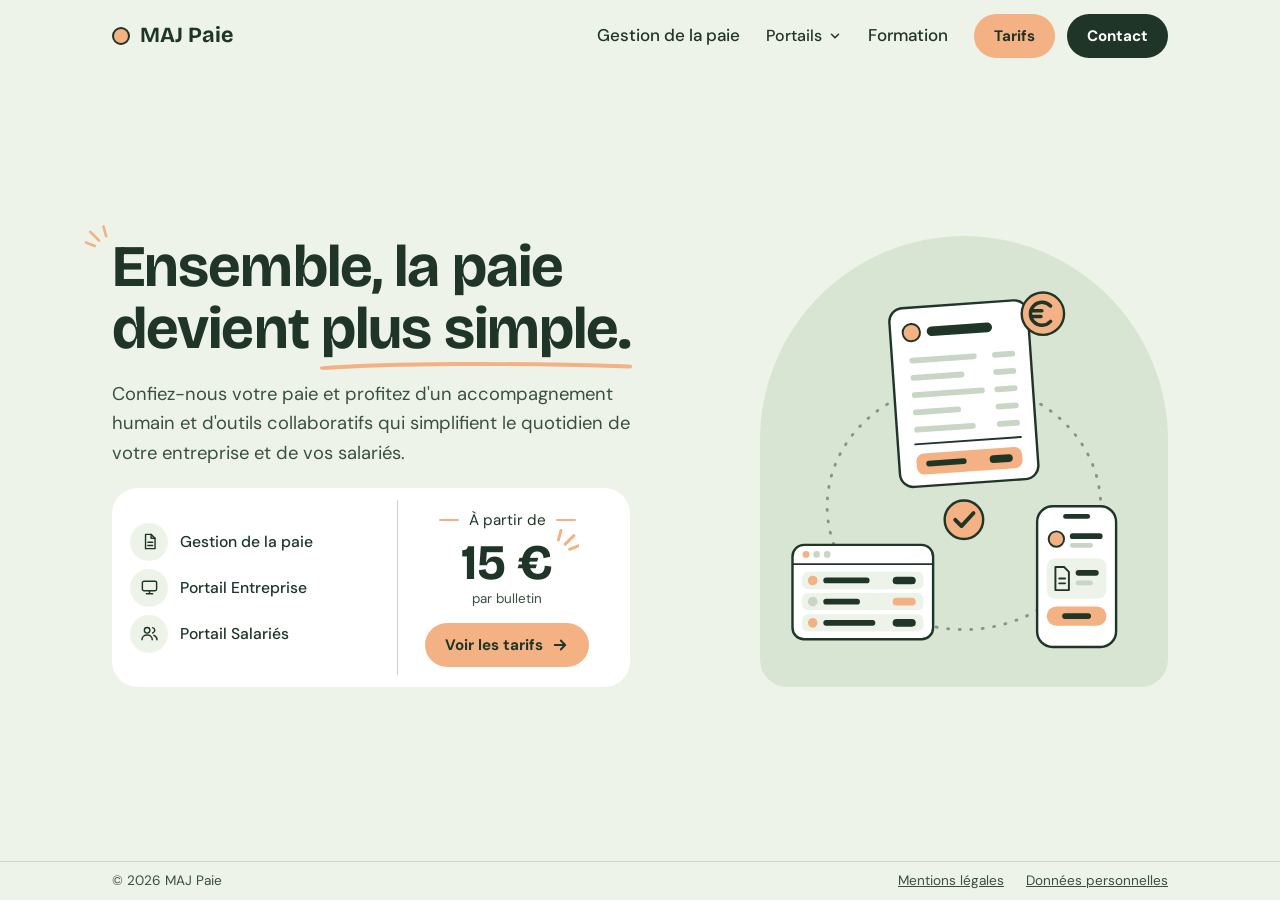
==== index.html @ 02b7a344 "Mise en ligne de la page d'accueil Page d'accueil et mentions légales ; les autres liens restent vis" ====
<!DOCTYPE html>
<html lang="fr">
<head>
<meta charset="utf-8">
<meta name="viewport" content="width=device-width, initial-scale=1">
<title>MAJ Paie — Ensemble, la paie devient plus simple</title>
<meta name="description" content="MAJ Paie : une paie externalisée, mais jamais déshumanisée. Gestionnaires de paie expérimentés, interlocuteur dédié, portails entreprise et salarié. À partir de 15 € par bulletin.">
<link rel="preconnect" href="https://fonts.googleapis.com"><link rel="preconnect" href="https://fonts.gstatic.com" crossorigin><link rel="stylesheet" href="https://fonts.googleapis.com/css2?family=Bricolage+Grotesque:wght@600;700&amp;family=DM+Sans:wght@400;500;700&amp;display=swap">
<link rel="stylesheet" href="style.css">
</head>
<body>
<header class="entete">
  <div class="conteneur">
    <a class="marque" href="index.html">MAJ Paie</a>
    <button class="bascule" type="button" aria-expanded="false" aria-controls="menu">Menu</button>
    <nav class="menu" id="menu" aria-label="Navigation principale">
      <span class="inactif" aria-disabled="true">Gestion de la paie</span>
      <div class="sous-menu">
        <button class="sous-menu-bouton" type="button" aria-expanded="false" aria-controls="sous-menu-portails">Portails<svg width="14" height="14" viewBox="0 0 24 24" stroke-width="2.6" fill="none" stroke="currentColor" stroke-linecap="round" stroke-linejoin="round" aria-hidden="true"><path d="M6 9l6 6 6-6"/></svg></button>
        <div class="sous-menu-liste" id="sous-menu-portails">
          <span class="inactif" aria-disabled="true">Portail Entreprise</span>
          <span class="inactif" aria-disabled="true">Portail Salarié</span>
        </div>
      </div>
      <span class="inactif" aria-disabled="true">Formation</span>
      <span class="inactif bouton bouton--abricot" aria-disabled="true">Tarifs</span>
      <span class="inactif bouton" aria-disabled="true">Contact</span>
    </nav>
  </div>
</header>
<main>
<section class="hero">
  <div class="conteneur">
    <div class="hero-texte">
      <div class="hero-titre">
        <h1><span class="ligne"><span class="avec-eclat"><svg class="eclat" viewBox="0 0 28 28" aria-hidden="true"><path d="M4 15L7 4M12 20L22 10M17 26L27 22"/></svg>Ensemble,</span> la paie</span> <span class="ligne">devient <span class="souligne">plus simple.</span></span></h1>
        <p>Confiez-nous votre paie et profitez d'un accompagnement humain et d'outils collaboratifs qui simplifient le quotidien de votre entreprise et de vos salariés.</p>
        <div class="offre">
          <nav class="services" aria-label="Nos services">
            <span class="inactif" aria-disabled="true"><span class="icone"><svg width="26" height="26" viewBox="0 0 24 24" stroke-width="1.8" fill="none" stroke="currentColor" stroke-linecap="round" stroke-linejoin="round" aria-hidden="true"><path d="M7 3h7l5 5v13H7z"/><path d="M14 3v5h5"/><path d="M10 13h6M10 17h6"/></svg></span>Gestion de la paie</span>
            <span class="inactif" aria-disabled="true"><span class="icone"><svg width="26" height="26" viewBox="0 0 24 24" stroke-width="1.8" fill="none" stroke="currentColor" stroke-linecap="round" stroke-linejoin="round" aria-hidden="true"><rect x="3" y="4" width="18" height="12" rx="2"/><path d="M8 20h8M12 16v4"/></svg></span>Portail Entreprise</span>
            <span class="inactif" aria-disabled="true"><span class="icone"><svg width="26" height="26" viewBox="0 0 24 24" stroke-width="1.8" fill="none" stroke="currentColor" stroke-linecap="round" stroke-linejoin="round" aria-hidden="true"><circle cx="9" cy="8" r="3.5"/><path d="M2.5 20c0-3.6 2.9-6 6.5-6s6.5 2.4 6.5 6"/><path d="M16 4.6a3.5 3.5 0 0 1 0 6.8M21.5 20c0-2.8-1.6-4.9-4-5.7"/></svg></span>Portail Salariés</span>
          </nav>
          <div class="prix-appel">
            <span class="amorce">À partir de</span>
            <strong class="montant">15 €<svg class="eclat" viewBox="0 0 28 28" aria-hidden="true"><path d="M4 15L7 4M12 20L22 10M17 26L27 22"/></svg></strong>
            <span class="unite">par bulletin</span>
            <span class="inactif bouton bouton--abricot" aria-disabled="true">Voir les tarifs<svg width="18" height="18" viewBox="0 0 24 24" stroke-width="2.4" fill="none" stroke="currentColor" stroke-linecap="round" stroke-linejoin="round" aria-hidden="true"><path d="M5 12h14M13 6l6 6-6 6"/></svg></span>
          </div>
        </div>
      </div>
    </div>
    <div class="hero-visuel">
      <svg viewBox="0 0 400 440" preserveAspectRatio="xMidYMid meet" role="img" aria-label="Illustration : un bulletin de paie, le portail de l'entreprise et le portail du salarié, reliés entre eux">
        <ellipse cx="200" cy="262" rx="142" ry="128" fill="none" stroke="#1E3528" stroke-opacity="0.45" stroke-width="3" stroke-linecap="round" stroke-dasharray="1 11"/>

        <g transform="rotate(-4 200 146)">
          <rect x="128" y="52" width="144" height="186" rx="14" fill="#FFFFFF" stroke="#1E3528" stroke-width="2.5"/>
          <circle cx="150" cy="78" r="9" fill="#F4B183" stroke="#1E3528" stroke-width="2"/>
          <rect x="166" y="73" width="68" height="10" rx="5" fill="#1E3528"/>
          <g fill="#C9D6C6">
            <rect x="146" y="104" width="70" height="6" rx="3"/><rect x="232" y="104" width="24" height="6" rx="3"/>
            <rect x="146" y="122" width="56" height="6" rx="3"/><rect x="232" y="122" width="24" height="6" rx="3"/>
            <rect x="146" y="140" width="76" height="6" rx="3"/><rect x="232" y="140" width="24" height="6" rx="3"/>
            <rect x="146" y="158" width="50" height="6" rx="3"/><rect x="232" y="158" width="24" height="6" rx="3"/>
            <rect x="146" y="176" width="64" height="6" rx="3"/><rect x="232" y="176" width="24" height="6" rx="3"/>
          </g>
          <path d="M146 194h110" stroke="#1E3528" stroke-width="2" stroke-linecap="round"/>
          <rect x="146" y="204" width="110" height="22" rx="8" fill="#F4B183"/>
          <rect x="156" y="212" width="42" height="6" rx="3" fill="#1E3528"/>
          <rect x="222" y="211" width="24" height="8" rx="4" fill="#1E3528"/>
        </g>
        <circle cx="282" cy="62" r="22" fill="#F4B183" stroke="#1E3528" stroke-width="2.5"/>
        <g fill="none" stroke="#1E3528" stroke-width="3.6" stroke-linecap="round">
          <path d="M290 54A12 12 0 1 0 290 70"/>
          <path d="M270 59h11M270 65h10"/>
        </g>

        <circle cx="200" cy="276" r="20" fill="#F4B183" stroke="#1E3528" stroke-width="2.5"/>
        <path d="M191 276l6.5 6.5L210 269" fill="none" stroke="#1E3528" stroke-width="4" stroke-linecap="round" stroke-linejoin="round"/>

        <rect x="22" y="302" width="146" height="98" rx="12" fill="#FFFFFF" stroke="#1E3528" stroke-width="2.5"/>
        <path d="M22 322h146" stroke="#1E3528" stroke-width="2"/>
        <circle cx="36" cy="312" r="3.5" fill="#F4B183"/><circle cx="47" cy="312" r="3.5" fill="#C9D6C6"/><circle cx="58" cy="312" r="3.5" fill="#C9D6C6"/>
        <rect x="32" y="330" width="126" height="18" rx="6" fill="#EEF3EA"/>
        <circle cx="43" cy="339" r="5" fill="#F4B183"/><rect x="54" y="336" width="48" height="6" rx="3" fill="#1E3528"/><rect x="126" y="335" width="24" height="8" rx="4" fill="#1E3528"/>
        <rect x="32" y="352" width="126" height="18" rx="6" fill="#EEF3EA"/>
        <circle cx="43" cy="361" r="5" fill="#C9D6C6"/><rect x="54" y="358" width="38" height="6" rx="3" fill="#1E3528"/><rect x="126" y="357" width="24" height="8" rx="4" fill="#F4B183"/>
        <rect x="32" y="374" width="126" height="18" rx="6" fill="#EEF3EA"/>
        <circle cx="43" cy="383" r="5" fill="#F4B183"/><rect x="54" y="380" width="54" height="6" rx="3" fill="#1E3528"/><rect x="126" y="379" width="24" height="8" rx="4" fill="#1E3528"/>

        <rect x="276" y="262" width="82" height="146" rx="16" fill="#FFFFFF" stroke="#1E3528" stroke-width="2.5"/>
        <rect x="303" y="270" width="28" height="5" rx="2.5" fill="#1E3528"/>
        <circle cx="296" cy="296" r="8" fill="#F4B183" stroke="#1E3528" stroke-width="2"/>
        <rect x="310" y="290" width="34" height="6" rx="3" fill="#1E3528"/><rect x="310" y="300" width="24" height="5" rx="2.5" fill="#C9D6C6"/>
        <rect x="286" y="316" width="62" height="42" rx="9" fill="#EEF3EA"/>
        <g fill="none" stroke="#1E3528" stroke-width="2" stroke-linecap="round" stroke-linejoin="round">
          <path d="M295 325h9l5 5v19h-14z"/><path d="M299 337h6M299 342h6"/>
        </g>
        <rect x="316" y="328" width="24" height="6" rx="3" fill="#1E3528"/><rect x="316" y="339" width="18" height="5" rx="2.5" fill="#C9D6C6"/>
        <rect x="286" y="366" width="62" height="20" rx="10" fill="#F4B183"/>
        <rect x="302" y="373" width="30" height="6" rx="3" fill="#1E3528"/>
      </svg>
    </div>
  </div>
</section>
</main>
<footer class="pied">
  <div class="conteneur">
    <span>© 2026 MAJ Paie</span>
    <nav aria-label="Informations légales">
      <a href="mentions-legales.html">Mentions légales</a>
      <a href="mentions-legales.html#donnees-personnelles">Données personnelles</a>
    </nav>
  </div>
</footer>
<script src="script.js"></script>
</body>
</html>
---- style.css ----
:root {
  --fond: #EEF3EA;
  --encre: #1E3528;
  --texte: #3A4F42;
  --accent: #F4B183;
  --blanc: #FFFFFF;
  --trait: #C9D6C6;
  --clair: #D5E0D6;
  --rayon: 28px;
  --titres: 'Bricolage Grotesque', 'Trebuchet MS', sans-serif;
  --corps: 'DM Sans', system-ui, sans-serif;
}

* { box-sizing: border-box; }
[hidden] { display: none !important; }

body {
  margin: 0;
  background: var(--fond);
  color: var(--encre);
  font-family: var(--corps);
  font-size: 17px;
  line-height: 1.6;
  -webkit-font-smoothing: antialiased;
}

h1, h2, h3 {
  margin: 0;
  font-family: var(--titres);
  font-weight: 700;
  letter-spacing: -0.015em;
  text-wrap: balance;
}
h1 { font-size: clamp(2.3rem, 5vw, 3.75rem); line-height: 1.05; }
h2 { font-size: clamp(1.8rem, 3.2vw, 2.6rem); line-height: 1.1; }
h3 { font-size: 1.4rem; line-height: 1.2; }
p { margin: 0; color: var(--texte); }
a { color: var(--encre); }
:focus-visible { outline: 3px solid var(--encre); outline-offset: 3px; border-radius: 6px; }

.conteneur {
  max-width: 1120px;
  margin: 0 auto;
  padding-left: clamp(20px, 4vw, 32px);
  padding-right: clamp(20px, 4vw, 32px);
}

/* En-tête */
.entete .conteneur {
  display: flex;
  flex-wrap: wrap;
  align-items: center;
  justify-content: space-between;
  gap: 8px 24px;
  padding-top: 10px;
  padding-bottom: 10px;
}
.marque {
  display: flex;
  align-items: center;
  gap: 10px;
  min-height: 44px;
  text-decoration: none;
  font-family: var(--titres);
  font-weight: 700;
  font-size: 1.35rem;
}
.marque::before {
  content: "";
  width: 14px;
  height: 14px;
  border-radius: 50%;
  background: var(--accent);
  border: 2px solid var(--encre);
}
.menu { display: flex; flex-wrap: wrap; align-items: center; gap: 4px 26px; }
.menu a, .menu .inactif { padding: 12px 0; text-decoration: none; font-weight: 500; }
.menu a[aria-current="page"] {
  text-decoration: underline;
  text-decoration-thickness: 2px;
  text-underline-offset: 6px;
}
.menu .bouton { min-height: 44px; padding: 8px 20px; font-size: 0.95rem; font-weight: 700; color: var(--blanc); text-decoration: none; }
.menu .bouton--abricot { color: var(--encre); }
.menu .bouton + .bouton { margin-left: -14px; }
.sous-menu { position: relative; }
.sous-menu-bouton { display: inline-flex; align-items: center; gap: 6px; padding: 12px 0; background: none; border: 0; color: var(--encre); font: 500 1rem var(--corps); cursor: pointer; }
.sous-menu.actif .sous-menu-bouton { text-decoration: underline; text-decoration-thickness: 2px; text-underline-offset: 6px; }
.sous-menu-bouton svg { transition: transform 0.15s; }
.sous-menu-bouton[aria-expanded="true"] svg { transform: rotate(180deg); }
.sous-menu-liste { display: none; flex-direction: column; position: absolute; top: 100%; left: -14px; z-index: 10; min-width: 210px; padding: 8px; background: var(--blanc); border-radius: 18px; box-shadow: 0 14px 32px rgba(30, 53, 40, 0.14); }
.sous-menu-bouton[aria-expanded="true"] + .sous-menu-liste { display: flex; }
@media (hover: hover) and (min-width: 981px) {
  .sous-menu:hover .sous-menu-liste { display: flex; }
  .sous-menu:hover .sous-menu-bouton svg { transform: rotate(180deg); }
}
.menu .sous-menu-liste > * { padding: 10px 14px; border-radius: 12px; white-space: nowrap; }
.menu .sous-menu-liste a:hover { background: var(--fond); }
.bascule {
  display: none;
  align-items: center;
  gap: 8px;
  min-height: 46px;
  padding: 10px 18px;
  background: var(--blanc);
  color: var(--encre);
  border: 0;
  border-radius: 999px;
  font: 700 1rem var(--corps);
  cursor: pointer;
}
@media (max-width: 980px) {
  .bascule { display: inline-flex; }
  .menu { display: none; width: 100%; flex-direction: column; align-items: flex-start; gap: 0; padding-bottom: 8px; }
  .menu.ouvert { display: flex; }
  .menu .bouton { margin-top: 8px; }
  .menu .bouton + .bouton { margin-left: 0; }
  .sous-menu { width: 100%; }
  .sous-menu-liste { position: static; min-width: 0; padding: 0 0 4px 16px; background: none; border-radius: 0; box-shadow: none; }
  .menu .sous-menu-liste > * { padding: 10px 0; }
}

/* Boutons et liens */
.bouton {
  display: inline-flex;
  align-items: center;
  justify-content: center;
  min-height: 52px;
  padding: 14px 28px;
  background: var(--encre);
  color: var(--blanc);
  border: 0;
  border-radius: 999px;
  font: 700 1rem var(--corps);
  text-decoration: none;
  cursor: pointer;
}
.bouton:hover { background: #0F2117; }
.bouton--contour { background: transparent; color: var(--encre); box-shadow: inset 0 0 0 2px var(--encre); }
.bouton--contour:hover { background: var(--encre); color: var(--blanc); }
.lien { display: inline-block; padding: 12px 0; font-weight: 700; }
.actions { display: flex; flex-wrap: wrap; align-items: center; gap: 12px 28px; }
.hero .actions { gap: 12px; }

/* Sections */
.section { padding: clamp(56px, 8vw, 88px) 0; }
.section--blanche { background: var(--blanc); }
.section--serree { padding-top: 0; }
.entete-section { display: flex; flex-direction: column; gap: 12px; max-width: 720px; margin-bottom: 40px; }
.surtitre { font-weight: 700; font-size: 0.95rem; color: var(--texte); }
.chapeau { font-size: 1.15rem; }

.grille { display: grid; gap: 24px; grid-template-columns: repeat(auto-fit, minmax(min(300px, 100%), 1fr)); }
.grille--5 { grid-template-columns: repeat(auto-fit, minmax(min(180px, 100%), 1fr)); }
.grille--5 .etape p { font-size: 0.95rem; }
.grille--5 .etape h3 { font-size: 1.2rem; }
.mention { font-size: 0.95rem; font-weight: 500; }
.grille--4 { grid-template-columns: repeat(auto-fit, minmax(min(230px, 100%), 1fr)); }
.duo { display: grid; grid-template-columns: minmax(0, 1fr) minmax(0, 1fr); gap: clamp(32px, 5vw, 64px); align-items: center; }
.duo + .duo { margin-top: clamp(56px, 8vw, 96px); }
.duo-texte { display: flex; flex-direction: column; align-items: flex-start; gap: 16px; }
.duo-visuel { display: block; width: 100%; max-width: 480px; height: auto; margin: 0 auto; }
.accroche { font-family: var(--titres); font-size: 1.2rem; font-weight: 600; line-height: 1.3; color: var(--encre); }
@media (min-width: 901px) { .duo--inverse .duo-visuel { order: -1; } }
@media (max-width: 900px) { .duo { grid-template-columns: minmax(0, 1fr); } }
.grille--2 { grid-template-columns: repeat(auto-fit, minmax(min(420px, 100%), 1fr)); }

.carte {
  background: var(--blanc);
  border-radius: var(--rayon);
  padding: clamp(24px, 3vw, 32px);
  display: flex;
  flex-direction: column;
  align-items: flex-start;
  gap: 14px;
}
.section--blanche .carte { background: var(--fond); }
.carte .lien { margin-top: auto; }
.carte--encre { background: var(--encre); color: var(--blanc); }
.section--blanche .carte--encre { background: var(--encre); }
.carte--encre p { color: var(--clair); }
.carte--encre .pastille { color: var(--encre); }

.icone {
  flex: none;
  width: 56px;
  height: 56px;
  border-radius: 50%;
  background: var(--accent);
  color: var(--encre);
  display: flex;
  align-items: center;
  justify-content: center;
}
.pastille {
  display: inline-block;
  padding: 8px 16px;
  background: var(--blanc);
  border-radius: 999px;
  font-size: 0.9rem;
  font-weight: 500;
}
.section--blanche .pastille, .carte .pastille { background: var(--fond); }
.section--blanche .carte .pastille { background: var(--blanc); }
.carte--encre .pastille, .section--blanche .carte--encre .pastille { background: var(--accent); }

.prix { font-family: var(--titres); font-size: 2.5rem; font-weight: 700; line-height: 1; color: inherit; }
.prix small { font-family: var(--corps); font-size: 1rem; font-weight: 500; }

.a-completer {
  background: #FFF1B8;
  color: #4A3B00;
  padding: 2px 8px;
  border-radius: 6px;
  font-weight: 500;
}

/* Accueil */
.hero .conteneur {
  display: grid;
  grid-template-columns: minmax(0, 1.45fr) minmax(0, 1fr);
  gap: clamp(32px, 5vw, 56px);
  align-items: center;
  padding-top: clamp(6px, 2vh, 48px);
  padding-bottom: clamp(10px, 3vh, 80px);
}
@media (max-width: 900px) { .hero .conteneur { grid-template-columns: minmax(0, 1fr); } }
.hero h1 { font-size: clamp(1.4rem, 8.4vw, 3.8rem); text-wrap: wrap; }
.hero h1 .ligne { display: block; }
@media (min-width: 901px) { .hero h1 { font-size: clamp(2rem, 4.6vw, 3.8rem); } }
/* Petits rappels graphiques dans le titre : éclat abricot et trait de soulignement. */
.avec-eclat { position: relative; }
.avec-eclat .eclat { top: -0.14em; right: auto; left: -0.46em; width: 0.42em; height: 0.42em; stroke-width: 3; transform: scaleX(-1); }
.souligne { position: relative; z-index: 0; white-space: nowrap; }
.souligne::after { content: ""; position: absolute; z-index: -1; left: -0.04em; right: -0.04em; bottom: -0.14em; height: 0.2em; background: url("data:image/svg+xml,%3Csvg xmlns='http://www.w3.org/2000/svg' viewBox='0 0 200 14' preserveAspectRatio='none'%3E%3Cpath d='M3 9C45 3 120 2 197 7' fill='none' stroke='%23F4B183' stroke-width='5' stroke-linecap='round'/%3E%3C/svg%3E") no-repeat center / 100% 100%; }
/* La phrase d'accroche prend exactement la largeur du titre, jamais plus. */
.hero-titre { display: inline-block; max-width: 100%; }
.hero-titre h1 { margin-bottom: 20px; }
.hero-titre p { width: 0; min-width: 100%; max-width: none; }
.hero-texte { display: flex; flex-direction: column; align-items: flex-start; gap: 24px; }
.hero-texte p { font-size: 1.15rem; max-width: 520px; }
.hero-intro { display: flex; flex-direction: column; gap: 10px; }
.signature { display: flex; flex-direction: column; gap: 6px; margin: 40px 0 24px; }
.signature .accroche { font-size: 1.45rem; }
.offre { display: flex; align-items: stretch; width: 0; min-width: 100%; margin-top: 20px; padding: 12px 14px; background: var(--blanc); border-radius: 26px; }
.services { flex: 1.35 1 0; min-width: 0; display: flex; flex-direction: column; justify-content: center; gap: 2px; padding-right: 14px; }
.services > * { display: flex; align-items: center; gap: 12px; min-height: 44px; padding: 3px 16px 3px 4px; border-radius: 999px; text-decoration: none; font-size: 0.98rem; font-weight: 500; }
.services a:hover { background: var(--fond); }
.services .icone { width: 38px; height: 38px; background: var(--fond); }
.services .icone svg { width: 19px; height: 19px; }
.prix-appel { flex: 1 1 0; min-width: 0; display: flex; flex-direction: column; align-items: center; justify-content: center; gap: 4px; padding: 8px 14px; border-left: 1px solid var(--trait); color: var(--encre); font-size: 0.95rem; text-align: center; }
.amorce { display: flex; align-items: center; gap: 10px; white-space: nowrap; }
.amorce::before, .amorce::after { content: ""; width: 20px; height: 2px; border-radius: 2px; background: var(--accent); }
.montant { position: relative; font-family: var(--titres); font-size: clamp(2.4rem, 4vw, 3.1rem); font-weight: 700; line-height: 1.05; white-space: nowrap; }
.eclat { position: absolute; top: -10px; right: -26px; width: 24px; height: 24px; fill: none; stroke: var(--accent); stroke-width: 3.5; stroke-linecap: round; }
.unite { margin-top: -5px; font-size: 0.84rem; color: var(--texte); }
.prix-appel .bouton { gap: 8px; min-height: 44px; margin-top: 10px; padding: 8px 20px; font-size: 0.95rem; white-space: nowrap; }
.bouton--abricot { background: var(--accent); color: var(--encre); }
.bouton--abricot:hover { background: #EFA06C; }
@media (min-width: 901px) and (max-width: 1040px) {
  .services { flex: 0 0 auto; }
  .prix-appel { padding: 8px; }
  .prix-appel .bouton { padding: 8px 16px; }
  .prix-appel .bouton svg { display: none; }
  .amorce { gap: 6px; }
  .amorce::before, .amorce::after { width: 10px; }
}
@media (max-width: 520px) {
  .offre { flex-direction: column; }
  .services { padding-right: 0; }
  .prix-appel { margin-top: 10px; padding: 18px 6px 6px; border-left: 0; border-top: 1px solid var(--trait); }
}
.hero-visuel { position: relative; align-self: stretch; min-height: 300px; background: #D9E5D3; border-radius: 210px 210px var(--rayon) var(--rayon); }
.hero-visuel svg { position: absolute; inset: 4% 2% 2%; width: 96%; height: 94%; overflow: visible; }
@media (max-width: 900px) { .hero-visuel { width: 100%; max-width: 420px; margin: 0 auto; aspect-ratio: 1 / 1.08; } }
.liste-coches { list-style: none; margin: 0; padding: 0; display: flex; flex-direction: column; gap: 12px; }
.liste-coches li { display: flex; align-items: flex-start; gap: 12px; font-weight: 500; }
.liste-coches svg { flex: none; margin-top: 3px; }

.etape { display: flex; flex-direction: column; align-items: flex-start; gap: 14px; }
.numero {
  width: 64px;
  height: 64px;
  border-radius: 50%;
  background: var(--fond);
  display: flex;
  align-items: center;
  justify-content: center;
  font-family: var(--titres);
  font-size: 1.75rem;
  font-weight: 700;
}

.bandeau {
  background: var(--accent);
  border-radius: var(--rayon);
  padding: clamp(40px, 6vw, 64px) clamp(24px, 4vw, 40px);
  display: flex;
  flex-direction: column;
  align-items: center;
  gap: 18px;
  text-align: center;
}
.bandeau p { color: var(--encre); font-size: 1.1rem; max-width: 520px; }

/* Pages intérieures */
.titre-page .conteneur {
  display: flex;
  flex-direction: column;
  align-items: flex-start;
  gap: 18px;
  padding-top: clamp(24px, 4vw, 48px);
  padding-bottom: clamp(40px, 6vw, 64px);
}
.titre-page p { font-size: 1.15rem; max-width: 640px; }
.ancres { display: flex; flex-wrap: wrap; gap: 10px; }
.ancres a { padding: 10px 18px; background: var(--blanc); border-radius: 999px; font-weight: 500; text-decoration: none; }

.definitions { margin: 0; display: grid; gap: 16px; grid-template-columns: repeat(auto-fit, minmax(min(300px, 100%), 1fr)); }
.definition { background: var(--blanc); border-radius: 20px; padding: 22px 24px; }
.section--blanche .definition { background: var(--fond); }
.definition dt { font-weight: 700; }
.definition dd { margin: 4px 0 0; color: var(--texte); }
.sous-titre { margin: 48px 0 20px; }

/* Tableaux */
.tableau-cadre { overflow-x: auto; background: var(--blanc); border-radius: var(--rayon); padding: 8px 12px; }
.section--blanche .tableau-cadre { background: var(--fond); }
table { width: 100%; min-width: 560px; border-collapse: collapse; }
caption { text-align: left; padding: 16px 16px 4px; font-weight: 500; color: var(--texte); }
th, td { padding: 15px 16px; text-align: left; border-bottom: 1px solid var(--trait); font-weight: 400; }
tbody tr:last-child th, tbody tr:last-child td { border-bottom: 0; }
thead th { font-family: var(--titres); font-size: 1.15rem; font-weight: 700; border-bottom: 2px solid var(--encre); }
th + th, td { text-align: right; white-space: nowrap; }
tbody td { font-weight: 700; }
.note { margin-top: 16px; font-size: 0.95rem; }

/* Contact */
.contact-grille { display: grid; gap: 24px; grid-template-columns: minmax(0, 1.8fr) minmax(0, 1fr); align-items: start; }
@media (max-width: 900px) { .contact-grille { grid-template-columns: minmax(0, 1fr); } }
.champs { display: grid; gap: 18px; grid-template-columns: repeat(auto-fit, minmax(min(220px, 100%), 1fr)); width: 100%; }
.champ { display: flex; flex-direction: column; gap: 6px; }
.champ--large { grid-column: 1 / -1; }
label { font-weight: 700; }
label span { font-weight: 400; color: var(--texte); }
input, select, textarea {
  width: 100%;
  min-height: 50px;
  padding: 12px 16px;
  background: var(--blanc);
  color: var(--encre);
  border: 1.5px solid #6F8576;
  border-radius: 14px;
  font: inherit;
}
textarea { min-height: 140px; resize: vertical; }
.avis { width: 100%; padding: 14px 18px; border-radius: 14px; background: #FFF1B8; color: #4A3B00; font-weight: 500; }
.coordonnees { list-style: none; margin: 0; padding: 0; display: flex; flex-direction: column; gap: 14px; }
.coordonnees strong { display: block; }

/* Liens inactifs : pages pas encore publiées. Ils restent visibles, avec « Bientôt » au survol. */
.inactif { position: relative; cursor: default; }
.inactif::after { content: "Bientôt"; position: absolute; z-index: 20; top: calc(100% + 4px); left: 50%; transform: translateX(-50%); padding: 3px 10px; background: var(--encre); color: var(--blanc); border-radius: 999px; font: 500 0.75rem var(--corps); white-space: nowrap; opacity: 0; pointer-events: none; transition: opacity 0.15s; }
.inactif:hover::after { opacity: 1; }
.bouton.inactif:hover { background: var(--encre); }
.bouton--abricot.inactif:hover { background: var(--accent); }
.services .inactif:hover, .menu .sous-menu-liste .inactif:hover { background: none; }
.services .inactif::after { top: 50%; left: auto; right: 10px; transform: translateY(-50%); }
.sous-menu-liste .inactif::after { top: 50%; left: auto; right: 10px; transform: translateY(-50%); }

/* Pied de page : une ligne */
.pied { border-top: 1px solid var(--trait); font-size: 0.85rem; color: var(--texte); }
.pied .conteneur { display: flex; flex-wrap: wrap; align-items: center; justify-content: space-between; gap: 0 24px; padding-top: 2px; padding-bottom: 2px; }
.pied nav { display: flex; flex-wrap: wrap; gap: 0 22px; }
.pied a { display: inline-block; padding: 6px 0; color: var(--texte); }

/* La page occupe au moins toute la hauteur de l'écran : le pied de page reste en bas,
   et l'accueil se centre dans la hauteur disponible. */
body { min-height: 100vh; min-height: 100dvh; display: flex; flex-direction: column; }
main { flex: 1 0 auto; display: flex; flex-direction: column; }
.vue { flex: 1 0 auto; display: flex; flex-direction: column; }
.hero { margin-top: auto; margin-bottom: auto; }
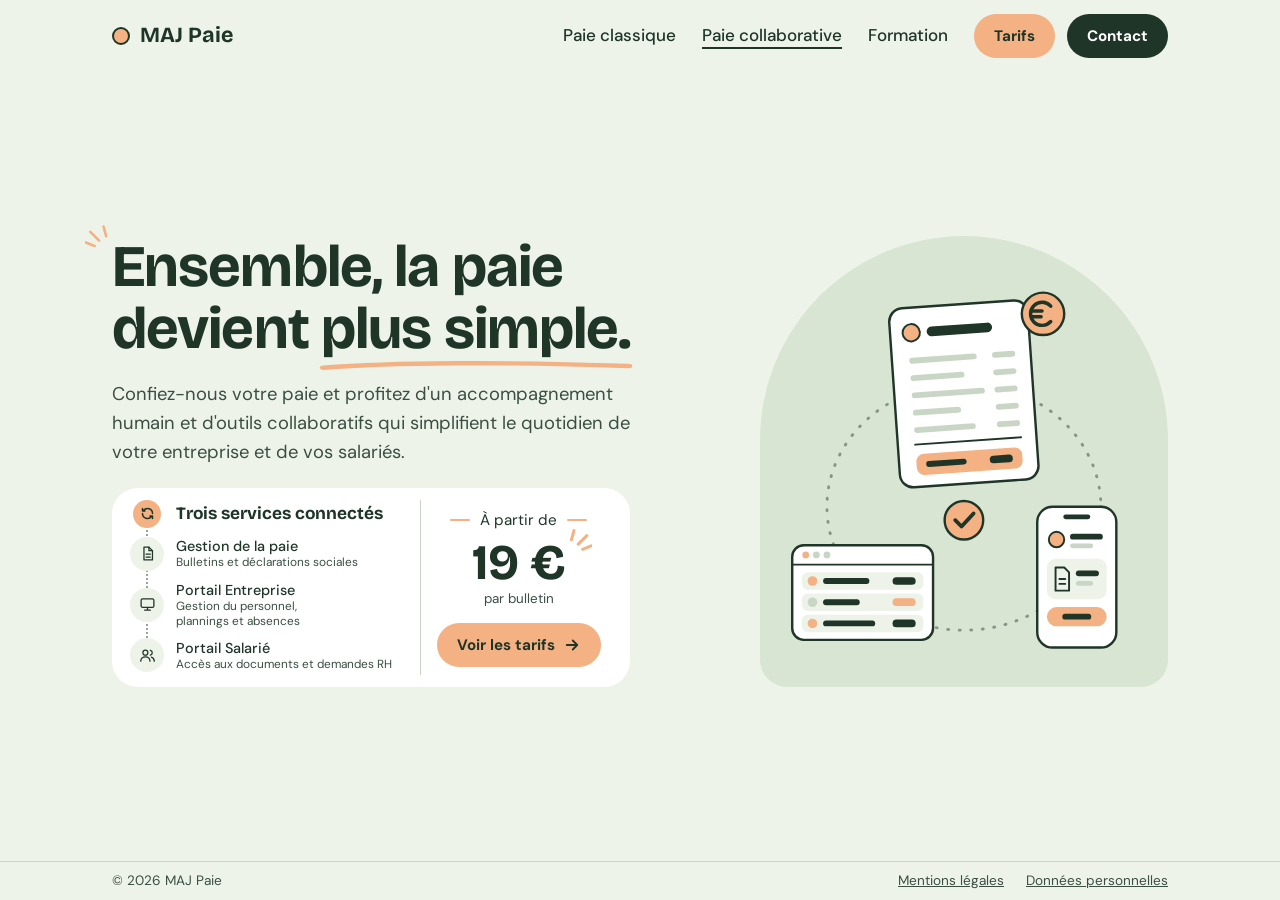
==== commit c85c883f: "Accueil : trois services connectés, prix d'appel 19 €, nouveau menu Menu : Paie classique, Paie coll" ====
--- a/index.html
+++ b/index.html
@@ -4,7 +4,7 @@
 <meta charset="utf-8">
 <meta name="viewport" content="width=device-width, initial-scale=1">
 <title>MAJ Paie — Ensemble, la paie devient plus simple</title>
-<meta name="description" content="MAJ Paie : une paie externalisée, mais jamais déshumanisée. Gestionnaires de paie expérimentés, interlocuteur dédié, portails entreprise et salarié. À partir de 15 € par bulletin.">
+<meta name="description" content="MAJ Paie : une paie externalisée, mais jamais déshumanisée. Gestionnaires de paie expérimentés, interlocuteur dédié, portails entreprise et salarié. À partir de 19 € par bulletin.">
 <link rel="preconnect" href="https://fonts.googleapis.com"><link rel="preconnect" href="https://fonts.gstatic.com" crossorigin><link rel="stylesheet" href="https://fonts.googleapis.com/css2?family=Bricolage+Grotesque:wght@600;700&amp;family=DM+Sans:wght@400;500;700&amp;display=swap">
 <link rel="stylesheet" href="style.css">
 </head>
@@ -14,14 +14,8 @@
     <a class="marque" href="index.html">MAJ Paie</a>
     <button class="bascule" type="button" aria-expanded="false" aria-controls="menu">Menu</button>
     <nav class="menu" id="menu" aria-label="Navigation principale">
-      <span class="inactif" aria-disabled="true">Gestion de la paie</span>
-      <div class="sous-menu">
-        <button class="sous-menu-bouton" type="button" aria-expanded="false" aria-controls="sous-menu-portails">Portails<svg width="14" height="14" viewBox="0 0 24 24" stroke-width="2.6" fill="none" stroke="currentColor" stroke-linecap="round" stroke-linejoin="round" aria-hidden="true"><path d="M6 9l6 6 6-6"/></svg></button>
-        <div class="sous-menu-liste" id="sous-menu-portails">
-          <span class="inactif" aria-disabled="true">Portail Entreprise</span>
-          <span class="inactif" aria-disabled="true">Portail Salarié</span>
-        </div>
-      </div>
+      <span class="inactif" aria-disabled="true">Paie classique</span>
+      <a href="index.html" aria-current="page">Paie collaborative</a>
       <span class="inactif" aria-disabled="true">Formation</span>
       <span class="inactif bouton bouton--abricot" aria-disabled="true">Tarifs</span>
       <span class="inactif bouton" aria-disabled="true">Contact</span>
@@ -37,13 +31,14 @@
         <p>Confiez-nous votre paie et profitez d'un accompagnement humain et d'outils collaboratifs qui simplifient le quotidien de votre entreprise et de vos salariés.</p>
         <div class="offre">
           <nav class="services" aria-label="Nos services">
-            <span class="inactif" aria-disabled="true"><span class="icone"><svg width="26" height="26" viewBox="0 0 24 24" stroke-width="1.8" fill="none" stroke="currentColor" stroke-linecap="round" stroke-linejoin="round" aria-hidden="true"><path d="M7 3h7l5 5v13H7z"/><path d="M14 3v5h5"/><path d="M10 13h6M10 17h6"/></svg></span>Gestion de la paie</span>
-            <span class="inactif" aria-disabled="true"><span class="icone"><svg width="26" height="26" viewBox="0 0 24 24" stroke-width="1.8" fill="none" stroke="currentColor" stroke-linecap="round" stroke-linejoin="round" aria-hidden="true"><rect x="3" y="4" width="18" height="12" rx="2"/><path d="M8 20h8M12 16v4"/></svg></span>Portail Entreprise</span>
-            <span class="inactif" aria-disabled="true"><span class="icone"><svg width="26" height="26" viewBox="0 0 24 24" stroke-width="1.8" fill="none" stroke="currentColor" stroke-linecap="round" stroke-linejoin="round" aria-hidden="true"><circle cx="9" cy="8" r="3.5"/><path d="M2.5 20c0-3.6 2.9-6 6.5-6s6.5 2.4 6.5 6"/><path d="M16 4.6a3.5 3.5 0 0 1 0 6.8M21.5 20c0-2.8-1.6-4.9-4-5.7"/></svg></span>Portail Salariés</span>
+            <p class="synchro"><span class="icone"><svg width="26" height="26" viewBox="0 0 24 24" stroke-width="2.4" fill="none" stroke="currentColor" stroke-linecap="round" stroke-linejoin="round" aria-hidden="true"><path d="M20 12a8 8 0 0 0-14.3-4.9M4 4v4h4"/><path d="M4 12a8 8 0 0 0 14.3 4.9M20 20v-4h-4"/></svg></span>Trois services connectés</p>
+            <span class="inactif" aria-disabled="true"><span class="icone"><svg width="26" height="26" viewBox="0 0 24 24" stroke-width="1.8" fill="none" stroke="currentColor" stroke-linecap="round" stroke-linejoin="round" aria-hidden="true"><path d="M7 3h7l5 5v13H7z"/><path d="M14 3v5h5"/><path d="M10 13h6M10 17h6"/></svg></span><span class="service-texte"><span class="service-nom">Gestion de la paie</span><span class="service-detail">Bulletins et déclarations sociales</span></span></span>
+            <span class="inactif" aria-disabled="true"><span class="icone"><svg width="26" height="26" viewBox="0 0 24 24" stroke-width="1.8" fill="none" stroke="currentColor" stroke-linecap="round" stroke-linejoin="round" aria-hidden="true"><rect x="3" y="4" width="18" height="12" rx="2"/><path d="M8 20h8M12 16v4"/></svg></span><span class="service-texte"><span class="service-nom">Portail Entreprise</span><span class="service-detail">Gestion du personnel, plannings et absences</span></span></span>
+            <span class="inactif" aria-disabled="true"><span class="icone"><svg width="26" height="26" viewBox="0 0 24 24" stroke-width="1.8" fill="none" stroke="currentColor" stroke-linecap="round" stroke-linejoin="round" aria-hidden="true"><circle cx="9" cy="8" r="3.5"/><path d="M2.5 20c0-3.6 2.9-6 6.5-6s6.5 2.4 6.5 6"/><path d="M16 4.6a3.5 3.5 0 0 1 0 6.8M21.5 20c0-2.8-1.6-4.9-4-5.7"/></svg></span><span class="service-texte"><span class="service-nom">Portail Salarié</span><span class="service-detail">Accès aux documents et demandes RH</span></span></span>
           </nav>
           <div class="prix-appel">
             <span class="amorce">À partir de</span>
-            <strong class="montant">15 €<svg class="eclat" viewBox="0 0 28 28" aria-hidden="true"><path d="M4 15L7 4M12 20L22 10M17 26L27 22"/></svg></strong>
+            <strong class="montant">19 €<svg class="eclat" viewBox="0 0 28 28" aria-hidden="true"><path d="M4 15L7 4M12 20L22 10M17 26L27 22"/></svg></strong>
             <span class="unite">par bulletin</span>
             <span class="inactif bouton bouton--abricot" aria-disabled="true">Voir les tarifs<svg width="18" height="18" viewBox="0 0 24 24" stroke-width="2.4" fill="none" stroke="currentColor" stroke-linecap="round" stroke-linejoin="round" aria-hidden="true"><path d="M5 12h14M13 6l6 6-6 6"/></svg></span>
           </div>
--- a/style.css
+++ b/style.css
@@ -235,19 +235,28 @@
 .souligne::after { content: ""; position: absolute; z-index: -1; left: -0.04em; right: -0.04em; bottom: -0.14em; height: 0.2em; background: url("data:image/svg+xml,%3Csvg xmlns='http://www.w3.org/2000/svg' viewBox='0 0 200 14' preserveAspectRatio='none'%3E%3Cpath d='M3 9C45 3 120 2 197 7' fill='none' stroke='%23F4B183' stroke-width='5' stroke-linecap='round'/%3E%3C/svg%3E") no-repeat center / 100% 100%; }
 /* La phrase d'accroche prend exactement la largeur du titre, jamais plus. */
 .hero-titre { display: inline-block; max-width: 100%; }
-.hero-titre h1 { margin-bottom: 20px; }
+.hero-titre h1 { margin-bottom: clamp(10px, 2.3vh, 20px); }
 .hero-titre p { width: 0; min-width: 100%; max-width: none; }
 .hero-texte { display: flex; flex-direction: column; align-items: flex-start; gap: 24px; }
 .hero-texte p { font-size: 1.15rem; max-width: 520px; }
 .hero-intro { display: flex; flex-direction: column; gap: 10px; }
 .signature { display: flex; flex-direction: column; gap: 6px; margin: 40px 0 24px; }
 .signature .accroche { font-size: 1.45rem; }
-.offre { display: flex; align-items: stretch; width: 0; min-width: 100%; margin-top: 20px; padding: 12px 14px; background: var(--blanc); border-radius: 26px; }
-.services { flex: 1.35 1 0; min-width: 0; display: flex; flex-direction: column; justify-content: center; gap: 2px; padding-right: 14px; }
-.services > * { display: flex; align-items: center; gap: 12px; min-height: 44px; padding: 3px 16px 3px 4px; border-radius: 999px; text-decoration: none; font-size: 0.98rem; font-weight: 500; }
+.offre { display: flex; align-items: stretch; width: 0; min-width: 100%; margin-top: clamp(10px, 2.3vh, 20px); padding: 12px 14px; background: var(--blanc); border-radius: 26px; }
+.services { flex: 1.7 1 0; min-width: 0; display: flex; flex-direction: column; justify-content: center; gap: 4px; padding-right: 10px; }
+.services > * { display: flex; align-items: center; gap: 12px; min-height: 40px; padding: 3px 8px 3px 4px; border-radius: 999px; text-decoration: none; font-size: 0.9rem; font-weight: 500; }
 .services a:hover { background: var(--fond); }
-.services .icone { width: 38px; height: 38px; background: var(--fond); }
-.services .icone svg { width: 19px; height: 19px; }
+.services .icone { width: 34px; height: 34px; background: var(--fond); }
+.services .icone svg { width: 17px; height: 17px; }
+/* Un pointillé part de la mention « Trois services connectés » et relie les trois services. */
+.services > * { position: relative; }
+.services > :not(:last-child)::before { content: ""; position: absolute; left: 20px; top: 50%; height: calc(50% + 22px); border-left: 2px dotted rgba(30, 53, 40, 0.45); }
+.services .icone { position: relative; z-index: 1; }
+.services .synchro { margin: 0; min-height: 0; padding: 0 8px 2px 4px; gap: 12px; border-radius: 0; font-family: var(--titres); font-size: 1.08rem; font-weight: 700; line-height: 1.2; color: var(--encre); text-wrap: balance; }
+.services .synchro .icone { width: 28px; height: 28px; margin: 0 3px; background: var(--accent); }
+.services .synchro .icone svg { width: 15px; height: 15px; }
+.service-texte { display: flex; flex-direction: column; min-width: 0; line-height: 1.25; }
+.service-detail { font-size: 0.74rem; font-weight: 400; color: var(--texte); text-wrap: balance; }
 .prix-appel { flex: 1 1 0; min-width: 0; display: flex; flex-direction: column; align-items: center; justify-content: center; gap: 4px; padding: 8px 14px; border-left: 1px solid var(--trait); color: var(--encre); font-size: 0.95rem; text-align: center; }
 .amorce { display: flex; align-items: center; gap: 10px; white-space: nowrap; }
 .amorce::before, .amorce::after { content: ""; width: 20px; height: 2px; border-radius: 2px; background: var(--accent); }
@@ -258,7 +267,7 @@
 .bouton--abricot { background: var(--accent); color: var(--encre); }
 .bouton--abricot:hover { background: #EFA06C; }
 @media (min-width: 901px) and (max-width: 1040px) {
-  .services { flex: 0 0 auto; }
+  .services { flex: 1.25 1 0; }
   .prix-appel { padding: 8px; }
   .prix-appel .bouton { padding: 8px 16px; }
   .prix-appel .bouton svg { display: none; }
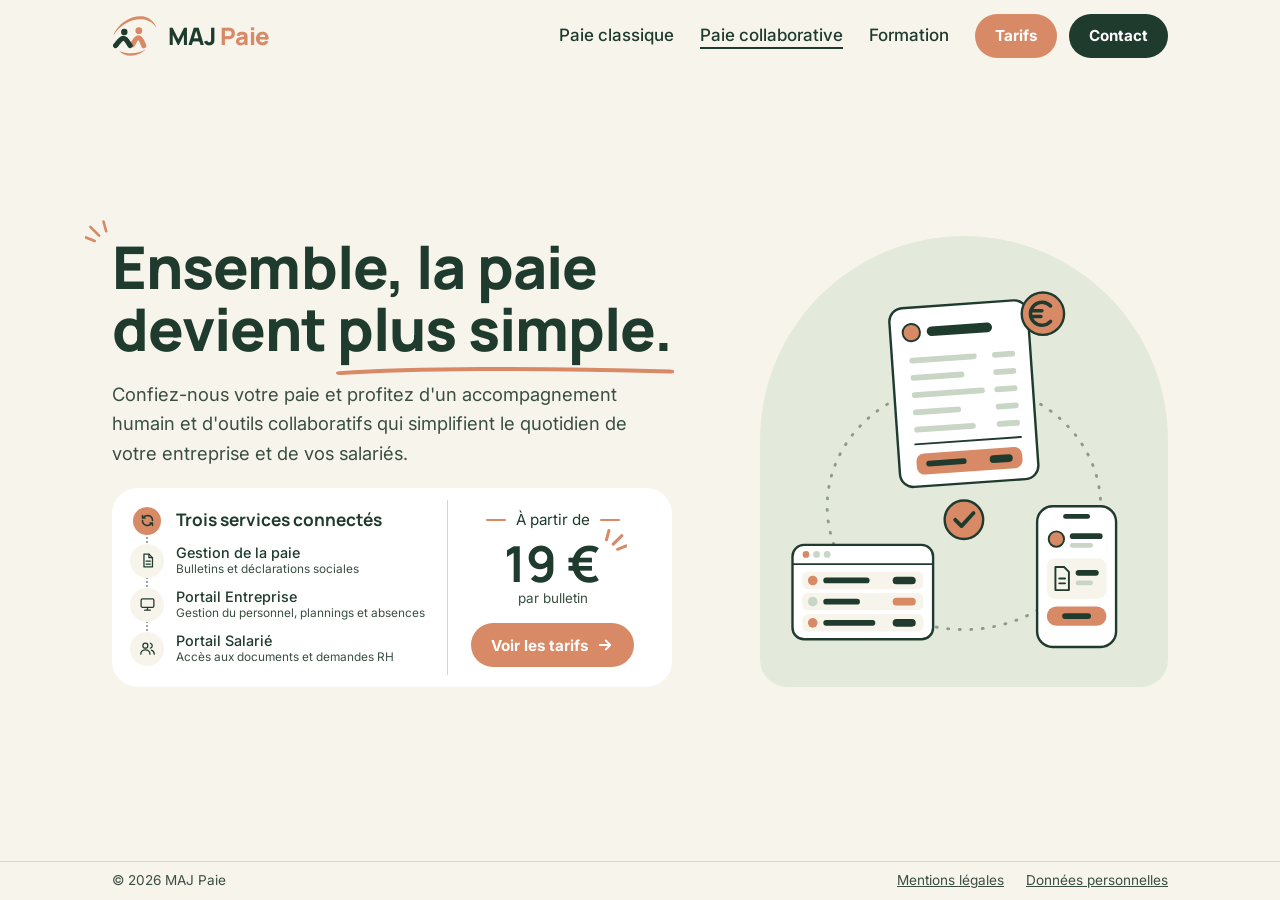
==== commit 2bfec192: "Image de marque : palette, polices Manrope et Inter, logo Fond crème, vert forêt, terracotta ; logo " ====
--- a/index.html
+++ b/index.html
@@ -5,13 +5,13 @@
 <meta name="viewport" content="width=device-width, initial-scale=1">
 <title>MAJ Paie — Ensemble, la paie devient plus simple</title>
 <meta name="description" content="MAJ Paie : une paie externalisée, mais jamais déshumanisée. Gestionnaires de paie expérimentés, interlocuteur dédié, portails entreprise et salarié. À partir de 19 € par bulletin.">
-<link rel="preconnect" href="https://fonts.googleapis.com"><link rel="preconnect" href="https://fonts.gstatic.com" crossorigin><link rel="stylesheet" href="https://fonts.googleapis.com/css2?family=Bricolage+Grotesque:wght@600;700&amp;family=DM+Sans:wght@400;500;700&amp;display=swap">
+<link rel="preconnect" href="https://fonts.googleapis.com"><link rel="preconnect" href="https://fonts.gstatic.com" crossorigin><link rel="stylesheet" href="https://fonts.googleapis.com/css2?family=Manrope:wght@600;700;800&amp;family=Inter:wght@400;500;600;700&amp;display=swap">
 <link rel="stylesheet" href="style.css">
 </head>
 <body>
 <header class="entete">
   <div class="conteneur">
-    <a class="marque" href="index.html">MAJ Paie</a>
+    <a class="marque" href="index.html" aria-label="MAJ Paie, accueil"><svg class="logo" viewBox="22 16 268 246" aria-hidden="true"><path d="M28 139C56 62 136 18 200 24c40 4 68 30 84 68-22-30-50-48-86-51-58-5-128 29-170 98z" fill="#D88A66"/><path d="M63 225c34 40 110 40 157-8-44 28-108 31-157 8z" fill="#D88A66"/><circle cx="179" cy="108" r="20" fill="#D88A66"/><path d="M141 191c10-17 21-42 36-42s23 28 31 47" fill="none" stroke="#D88A66" stroke-width="30" stroke-linecap="round" stroke-linejoin="round"/><circle cx="94" cy="115" r="19" fill="#1F3B2E"/><path d="M43 195c14-15 28-43 46-43s27 27 39 43" fill="none" stroke="#1F3B2E" stroke-width="30" stroke-linecap="round" stroke-linejoin="round"/></svg><span class="marque-nom">MAJ <span>Paie</span></span></a>
     <button class="bascule" type="button" aria-expanded="false" aria-controls="menu">Menu</button>
     <nav class="menu" id="menu" aria-label="Navigation principale">
       <span class="inactif" aria-disabled="true">Paie classique</span>
@@ -47,12 +47,12 @@
     </div>
     <div class="hero-visuel">
       <svg viewBox="0 0 400 440" preserveAspectRatio="xMidYMid meet" role="img" aria-label="Illustration : un bulletin de paie, le portail de l'entreprise et le portail du salarié, reliés entre eux">
-        <ellipse cx="200" cy="262" rx="142" ry="128" fill="none" stroke="#1E3528" stroke-opacity="0.45" stroke-width="3" stroke-linecap="round" stroke-dasharray="1 11"/>
+        <ellipse cx="200" cy="262" rx="142" ry="128" fill="none" stroke="#1F3B2E" stroke-opacity="0.45" stroke-width="3" stroke-linecap="round" stroke-dasharray="1 11"/>
 
         <g transform="rotate(-4 200 146)">
-          <rect x="128" y="52" width="144" height="186" rx="14" fill="#FFFFFF" stroke="#1E3528" stroke-width="2.5"/>
-          <circle cx="150" cy="78" r="9" fill="#F4B183" stroke="#1E3528" stroke-width="2"/>
-          <rect x="166" y="73" width="68" height="10" rx="5" fill="#1E3528"/>
+          <rect x="128" y="52" width="144" height="186" rx="14" fill="#FFFFFF" stroke="#1F3B2E" stroke-width="2.5"/>
+          <circle cx="150" cy="78" r="9" fill="#D88A66" stroke="#1F3B2E" stroke-width="2"/>
+          <rect x="166" y="73" width="68" height="10" rx="5" fill="#1F3B2E"/>
           <g fill="#C9D6C6">
             <rect x="146" y="104" width="70" height="6" rx="3"/><rect x="232" y="104" width="24" height="6" rx="3"/>
             <rect x="146" y="122" width="56" height="6" rx="3"/><rect x="232" y="122" width="24" height="6" rx="3"/>
@@ -60,41 +60,41 @@
             <rect x="146" y="158" width="50" height="6" rx="3"/><rect x="232" y="158" width="24" height="6" rx="3"/>
             <rect x="146" y="176" width="64" height="6" rx="3"/><rect x="232" y="176" width="24" height="6" rx="3"/>
           </g>
-          <path d="M146 194h110" stroke="#1E3528" stroke-width="2" stroke-linecap="round"/>
-          <rect x="146" y="204" width="110" height="22" rx="8" fill="#F4B183"/>
-          <rect x="156" y="212" width="42" height="6" rx="3" fill="#1E3528"/>
-          <rect x="222" y="211" width="24" height="8" rx="4" fill="#1E3528"/>
+          <path d="M146 194h110" stroke="#1F3B2E" stroke-width="2" stroke-linecap="round"/>
+          <rect x="146" y="204" width="110" height="22" rx="8" fill="#D88A66"/>
+          <rect x="156" y="212" width="42" height="6" rx="3" fill="#1F3B2E"/>
+          <rect x="222" y="211" width="24" height="8" rx="4" fill="#1F3B2E"/>
         </g>
-        <circle cx="282" cy="62" r="22" fill="#F4B183" stroke="#1E3528" stroke-width="2.5"/>
-        <g fill="none" stroke="#1E3528" stroke-width="3.6" stroke-linecap="round">
+        <circle cx="282" cy="62" r="22" fill="#D88A66" stroke="#1F3B2E" stroke-width="2.5"/>
+        <g fill="none" stroke="#1F3B2E" stroke-width="3.6" stroke-linecap="round">
           <path d="M290 54A12 12 0 1 0 290 70"/>
           <path d="M270 59h11M270 65h10"/>
         </g>
 
-        <circle cx="200" cy="276" r="20" fill="#F4B183" stroke="#1E3528" stroke-width="2.5"/>
-        <path d="M191 276l6.5 6.5L210 269" fill="none" stroke="#1E3528" stroke-width="4" stroke-linecap="round" stroke-linejoin="round"/>
+        <circle cx="200" cy="276" r="20" fill="#D88A66" stroke="#1F3B2E" stroke-width="2.5"/>
+        <path d="M191 276l6.5 6.5L210 269" fill="none" stroke="#1F3B2E" stroke-width="4" stroke-linecap="round" stroke-linejoin="round"/>
 
-        <rect x="22" y="302" width="146" height="98" rx="12" fill="#FFFFFF" stroke="#1E3528" stroke-width="2.5"/>
-        <path d="M22 322h146" stroke="#1E3528" stroke-width="2"/>
-        <circle cx="36" cy="312" r="3.5" fill="#F4B183"/><circle cx="47" cy="312" r="3.5" fill="#C9D6C6"/><circle cx="58" cy="312" r="3.5" fill="#C9D6C6"/>
-        <rect x="32" y="330" width="126" height="18" rx="6" fill="#EEF3EA"/>
-        <circle cx="43" cy="339" r="5" fill="#F4B183"/><rect x="54" y="336" width="48" height="6" rx="3" fill="#1E3528"/><rect x="126" y="335" width="24" height="8" rx="4" fill="#1E3528"/>
-        <rect x="32" y="352" width="126" height="18" rx="6" fill="#EEF3EA"/>
-        <circle cx="43" cy="361" r="5" fill="#C9D6C6"/><rect x="54" y="358" width="38" height="6" rx="3" fill="#1E3528"/><rect x="126" y="357" width="24" height="8" rx="4" fill="#F4B183"/>
-        <rect x="32" y="374" width="126" height="18" rx="6" fill="#EEF3EA"/>
-        <circle cx="43" cy="383" r="5" fill="#F4B183"/><rect x="54" y="380" width="54" height="6" rx="3" fill="#1E3528"/><rect x="126" y="379" width="24" height="8" rx="4" fill="#1E3528"/>
+        <rect x="22" y="302" width="146" height="98" rx="12" fill="#FFFFFF" stroke="#1F3B2E" stroke-width="2.5"/>
+        <path d="M22 322h146" stroke="#1F3B2E" stroke-width="2"/>
+        <circle cx="36" cy="312" r="3.5" fill="#D88A66"/><circle cx="47" cy="312" r="3.5" fill="#C9D6C6"/><circle cx="58" cy="312" r="3.5" fill="#C9D6C6"/>
+        <rect x="32" y="330" width="126" height="18" rx="6" fill="#F7F4EC"/>
+        <circle cx="43" cy="339" r="5" fill="#D88A66"/><rect x="54" y="336" width="48" height="6" rx="3" fill="#1F3B2E"/><rect x="126" y="335" width="24" height="8" rx="4" fill="#1F3B2E"/>
+        <rect x="32" y="352" width="126" height="18" rx="6" fill="#F7F4EC"/>
+        <circle cx="43" cy="361" r="5" fill="#C9D6C6"/><rect x="54" y="358" width="38" height="6" rx="3" fill="#1F3B2E"/><rect x="126" y="357" width="24" height="8" rx="4" fill="#D88A66"/>
+        <rect x="32" y="374" width="126" height="18" rx="6" fill="#F7F4EC"/>
+        <circle cx="43" cy="383" r="5" fill="#D88A66"/><rect x="54" y="380" width="54" height="6" rx="3" fill="#1F3B2E"/><rect x="126" y="379" width="24" height="8" rx="4" fill="#1F3B2E"/>
 
-        <rect x="276" y="262" width="82" height="146" rx="16" fill="#FFFFFF" stroke="#1E3528" stroke-width="2.5"/>
-        <rect x="303" y="270" width="28" height="5" rx="2.5" fill="#1E3528"/>
-        <circle cx="296" cy="296" r="8" fill="#F4B183" stroke="#1E3528" stroke-width="2"/>
-        <rect x="310" y="290" width="34" height="6" rx="3" fill="#1E3528"/><rect x="310" y="300" width="24" height="5" rx="2.5" fill="#C9D6C6"/>
-        <rect x="286" y="316" width="62" height="42" rx="9" fill="#EEF3EA"/>
-        <g fill="none" stroke="#1E3528" stroke-width="2" stroke-linecap="round" stroke-linejoin="round">
+        <rect x="276" y="262" width="82" height="146" rx="16" fill="#FFFFFF" stroke="#1F3B2E" stroke-width="2.5"/>
+        <rect x="303" y="270" width="28" height="5" rx="2.5" fill="#1F3B2E"/>
+        <circle cx="296" cy="296" r="8" fill="#D88A66" stroke="#1F3B2E" stroke-width="2"/>
+        <rect x="310" y="290" width="34" height="6" rx="3" fill="#1F3B2E"/><rect x="310" y="300" width="24" height="5" rx="2.5" fill="#C9D6C6"/>
+        <rect x="286" y="316" width="62" height="42" rx="9" fill="#F7F4EC"/>
+        <g fill="none" stroke="#1F3B2E" stroke-width="2" stroke-linecap="round" stroke-linejoin="round">
           <path d="M295 325h9l5 5v19h-14z"/><path d="M299 337h6M299 342h6"/>
         </g>
-        <rect x="316" y="328" width="24" height="6" rx="3" fill="#1E3528"/><rect x="316" y="339" width="18" height="5" rx="2.5" fill="#C9D6C6"/>
-        <rect x="286" y="366" width="62" height="20" rx="10" fill="#F4B183"/>
-        <rect x="302" y="373" width="30" height="6" rx="3" fill="#1E3528"/>
+        <rect x="316" y="328" width="24" height="6" rx="3" fill="#1F3B2E"/><rect x="316" y="339" width="18" height="5" rx="2.5" fill="#C9D6C6"/>
+        <rect x="286" y="366" width="62" height="20" rx="10" fill="#D88A66"/>
+        <rect x="302" y="373" width="30" height="6" rx="3" fill="#1F3B2E"/>
       </svg>
     </div>
   </div>
--- a/style.css
+++ b/style.css
@@ -1,14 +1,14 @@
 :root {
-  --fond: #EEF3EA;
-  --encre: #1E3528;
+  --fond: #F7F4EC;
+  --encre: #1F3B2E;
   --texte: #3A4F42;
-  --accent: #F4B183;
+  --accent: #D88A66;
   --blanc: #FFFFFF;
-  --trait: #C9D6C6;
+  --trait: #D9D6C8;
   --clair: #D5E0D6;
   --rayon: 28px;
-  --titres: 'Bricolage Grotesque', 'Trebuchet MS', sans-serif;
-  --corps: 'DM Sans', system-ui, sans-serif;
+  --titres: 'Manrope', 'Trebuchet MS', sans-serif;
+  --corps: 'Inter', system-ui, sans-serif;
 }
 
 * { box-sizing: border-box; }
@@ -27,7 +27,7 @@
 h1, h2, h3 {
   margin: 0;
   font-family: var(--titres);
-  font-weight: 700;
+  font-weight: 800;
   letter-spacing: -0.015em;
   text-wrap: balance;
 }
@@ -62,17 +62,12 @@
   min-height: 44px;
   text-decoration: none;
   font-family: var(--titres);
-  font-weight: 700;
+  font-weight: 800;
   font-size: 1.35rem;
 }
-.marque::before {
-  content: "";
-  width: 14px;
-  height: 14px;
-  border-radius: 50%;
-  background: var(--accent);
-  border: 2px solid var(--encre);
-}
+.marque .logo { width: auto; height: 42px; flex: none; }
+.marque-nom { font-weight: 800; font-size: 1.5rem; letter-spacing: -0.02em; line-height: 1; }
+.marque-nom span { color: var(--accent); }
 .menu { display: flex; flex-wrap: wrap; align-items: center; gap: 4px 26px; }
 .menu a, .menu .inactif { padding: 12px 0; text-decoration: none; font-weight: 500; }
 .menu a[aria-current="page"] {
@@ -81,14 +76,14 @@
   text-underline-offset: 6px;
 }
 .menu .bouton { min-height: 44px; padding: 8px 20px; font-size: 0.95rem; font-weight: 700; color: var(--blanc); text-decoration: none; }
-.menu .bouton--abricot { color: var(--encre); }
+.menu .bouton--abricot { color: var(--blanc); }
 .menu .bouton + .bouton { margin-left: -14px; }
 .sous-menu { position: relative; }
 .sous-menu-bouton { display: inline-flex; align-items: center; gap: 6px; padding: 12px 0; background: none; border: 0; color: var(--encre); font: 500 1rem var(--corps); cursor: pointer; }
 .sous-menu.actif .sous-menu-bouton { text-decoration: underline; text-decoration-thickness: 2px; text-underline-offset: 6px; }
 .sous-menu-bouton svg { transition: transform 0.15s; }
 .sous-menu-bouton[aria-expanded="true"] svg { transform: rotate(180deg); }
-.sous-menu-liste { display: none; flex-direction: column; position: absolute; top: 100%; left: -14px; z-index: 10; min-width: 210px; padding: 8px; background: var(--blanc); border-radius: 18px; box-shadow: 0 14px 32px rgba(30, 53, 40, 0.14); }
+.sous-menu-liste { display: none; flex-direction: column; position: absolute; top: 100%; left: -14px; z-index: 10; min-width: 210px; padding: 8px; background: var(--blanc); border-radius: 18px; box-shadow: 0 14px 32px rgba(31, 59, 46, 0.14); }
 .sous-menu-bouton[aria-expanded="true"] + .sous-menu-liste { display: flex; }
 @media (hover: hover) and (min-width: 981px) {
   .sous-menu:hover .sous-menu-liste { display: flex; }
@@ -135,7 +130,7 @@
   text-decoration: none;
   cursor: pointer;
 }
-.bouton:hover { background: #0F2117; }
+.bouton:hover { background: #14281F; }
 .bouton--contour { background: transparent; color: var(--encre); box-shadow: inset 0 0 0 2px var(--encre); }
 .bouton--contour:hover { background: var(--encre); color: var(--blanc); }
 .lien { display: inline-block; padding: 12px 0; font-weight: 700; }
@@ -225,18 +220,27 @@
   padding-bottom: clamp(10px, 3vh, 80px);
 }
 @media (max-width: 900px) { .hero .conteneur { grid-template-columns: minmax(0, 1fr); } }
-.hero h1 { font-size: clamp(1.4rem, 8.4vw, 3.8rem); text-wrap: wrap; }
+/* Le corps du titre est une variable : toutes les pages au format de l'accueil ont un titre de même hauteur. */
+.hero { --corps-titre: clamp(1.4rem, 8.4vw, 3.8rem); }
+@media (min-width: 901px) { .hero { --corps-titre: clamp(2rem, 4.6vw, 3.8rem); } }
+.hero h1 { font-size: var(--corps-titre); line-height: calc(var(--corps-titre) * 1.05); text-wrap: wrap; }
 .hero h1 .ligne { display: block; }
-@media (min-width: 901px) { .hero h1 { font-size: clamp(2rem, 4.6vw, 3.8rem); } }
+/* Titre un peu plus long (page Paie classique) : même corps que l'accueil, lettres très légèrement resserrées
+   pour que le bloc garde exactement la même largeur. */
+.hero--titre-long h1 { letter-spacing: -0.04386em; }
 /* Petits rappels graphiques dans le titre : éclat abricot et trait de soulignement. */
 .avec-eclat { position: relative; }
 .avec-eclat .eclat { top: -0.14em; right: auto; left: -0.46em; width: 0.42em; height: 0.42em; stroke-width: 3; transform: scaleX(-1); }
 .souligne { position: relative; z-index: 0; white-space: nowrap; }
-.souligne::after { content: ""; position: absolute; z-index: -1; left: -0.04em; right: -0.04em; bottom: -0.14em; height: 0.2em; background: url("data:image/svg+xml,%3Csvg xmlns='http://www.w3.org/2000/svg' viewBox='0 0 200 14' preserveAspectRatio='none'%3E%3Cpath d='M3 9C45 3 120 2 197 7' fill='none' stroke='%23F4B183' stroke-width='5' stroke-linecap='round'/%3E%3C/svg%3E") no-repeat center / 100% 100%; }
+.souligne::after { content: ""; position: absolute; z-index: -1; left: -0.04em; right: -0.04em; bottom: -0.14em; height: 0.2em; background: url("data:image/svg+xml,%3Csvg xmlns='http://www.w3.org/2000/svg' viewBox='0 0 200 14' preserveAspectRatio='none'%3E%3Cpath d='M3 9C45 3 120 2 197 7' fill='none' stroke='%23D88A66' stroke-width='5' stroke-linecap='round'/%3E%3C/svg%3E") no-repeat center / 100% 100%; }
 /* La phrase d'accroche prend exactement la largeur du titre, jamais plus. */
 .hero-titre { display: inline-block; max-width: 100%; }
 .hero-titre h1 { margin-bottom: clamp(10px, 2.3vh, 20px); }
-.hero-titre p { width: 0; min-width: 100%; max-width: none; }
+.hero-titre p { width: 0; min-width: 100%; max-width: none; min-height: calc(3 * 1.6em); }
+/* Hauteurs réservées : les blocs ont exactement la même hauteur d'une page à l'autre, quel que soit le texte. */
+@media (min-width: 901px) and (max-width: 1199px) { .hero-titre p { min-height: calc(4 * 1.6em); } }
+@media (min-width: 901px) and (max-width: 1279px) { .services > :not(.synchro) { min-height: 54px; } }
+@media (min-width: 901px) and (max-width: 1140px) { .offre .services .synchro { min-height: 44px; } }
 .hero-texte { display: flex; flex-direction: column; align-items: flex-start; gap: 24px; }
 .hero-texte p { font-size: 1.15rem; max-width: 520px; }
 .hero-intro { display: flex; flex-direction: column; gap: 10px; }
@@ -250,7 +254,7 @@
 .services .icone svg { width: 17px; height: 17px; }
 /* Un pointillé part de la mention « Trois services connectés » et relie les trois services. */
 .services > * { position: relative; }
-.services > :not(:last-child)::before { content: ""; position: absolute; left: 20px; top: 50%; height: calc(50% + 22px); border-left: 2px dotted rgba(30, 53, 40, 0.45); }
+.services > :not(:last-child)::before { content: ""; position: absolute; left: 20px; top: 50%; height: calc(50% + 22px); border-left: 2px dotted rgba(31, 59, 46, 0.45); }
 .services .icone { position: relative; z-index: 1; }
 .services .synchro { margin: 0; min-height: 0; padding: 0 8px 2px 4px; gap: 12px; border-radius: 0; font-family: var(--titres); font-size: 1.08rem; font-weight: 700; line-height: 1.2; color: var(--encre); text-wrap: balance; }
 .services .synchro .icone { width: 28px; height: 28px; margin: 0 3px; background: var(--accent); }
@@ -264,8 +268,8 @@
 .eclat { position: absolute; top: -10px; right: -26px; width: 24px; height: 24px; fill: none; stroke: var(--accent); stroke-width: 3.5; stroke-linecap: round; }
 .unite { margin-top: -5px; font-size: 0.84rem; color: var(--texte); }
 .prix-appel .bouton { gap: 8px; min-height: 44px; margin-top: 10px; padding: 8px 20px; font-size: 0.95rem; white-space: nowrap; }
-.bouton--abricot { background: var(--accent); color: var(--encre); }
-.bouton--abricot:hover { background: #EFA06C; }
+.bouton--abricot { background: var(--accent); color: var(--blanc); }
+.bouton--abricot:hover { background: #CC7A55; }
 @media (min-width: 901px) and (max-width: 1040px) {
   .services { flex: 1.25 1 0; }
   .prix-appel { padding: 8px; }
@@ -279,7 +283,7 @@
   .services { padding-right: 0; }
   .prix-appel { margin-top: 10px; padding: 18px 6px 6px; border-left: 0; border-top: 1px solid var(--trait); }
 }
-.hero-visuel { position: relative; align-self: stretch; min-height: 300px; background: #D9E5D3; border-radius: 210px 210px var(--rayon) var(--rayon); }
+.hero-visuel { position: relative; align-self: stretch; min-height: 300px; background: #E4EADB; border-radius: 210px 210px var(--rayon) var(--rayon); }
 .hero-visuel svg { position: absolute; inset: 4% 2% 2%; width: 96%; height: 94%; overflow: visible; }
 @media (max-width: 900px) { .hero-visuel { width: 100%; max-width: 420px; margin: 0 auto; aspect-ratio: 1 / 1.08; } }
 .liste-coches { list-style: none; margin: 0; padding: 0; display: flex; flex-direction: column; gap: 12px; }
